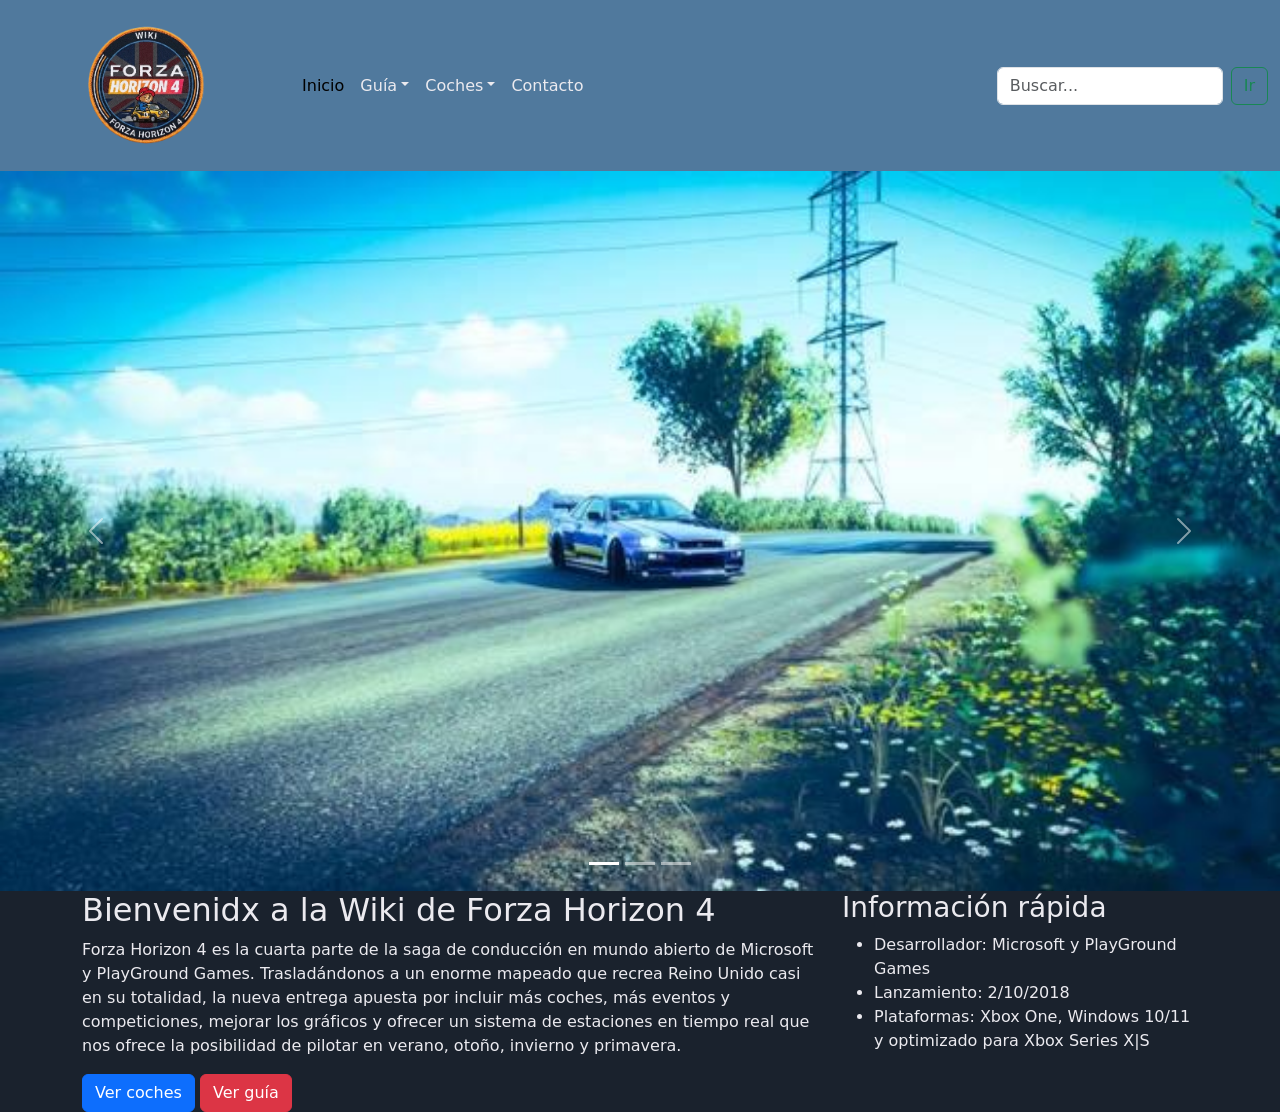
==== index.html @ 6f9d54a9 "Todos los html hechos, comenzado css hasta el nav" ====
<!DOCTYPE html>
<html lang="es">

<head>
  <meta charset="UTF-8">
  <meta name="viewport" content="width=device-width, initial-scale=1, shrink-to-fit=no">
  <link href="https://cdn.jsdelivr.net/npm/bootstrap@5.3.8/dist/css/bootstrap.min.css" rel="stylesheet"
    integrity="sha384-sRIl4kxILFvY47J16cr9ZwB07vP4J8+LH7qKQnuqkuIAvNWLzeN8tE5YBujZqJLB" crossorigin="anonymous">
  <link rel="stylesheet" href="css/estilos.css">
  <title>Forza Horizon 4 Wiki</title>
</head>

<body>
  <!-- BARRA DE NAVEGACION-->
  <nav class="navbar navbar-expand-lg">
    <div class="container-fluid">
      <a class="navbar-brand" href="#"><img src="recursos/logo.png" alt="Logo de la wiki"></a>
      <button class="navbar-toggler" type="button" data-bs-toggle="collapse" data-bs-target="#navbarNav"
        aria-controls="navbarNav" aria-expanded="false" aria-label="Toggle navigation">
        <span class="navbar-toggler-icon"></span>
      </button>
      <div class="collapse navbar-collapse" id="navbarNav">
        <ul class="navbar-nav me-auto">
          <li class="nav-item">
            <a class="nav-link active" aria-current="page" href="index.html">Inicio</a>
          </li>
          <li class="nav-item dropdown">
            <a class="nav-link dropdown-toggle" href="guia.html" role="button" data-bs-toggle="dropdown"
              aria-expanded="false">Guía</a>
            <ul class="dropdown-menu">
              <li><a class="dropdown-item" href="guia.html">Ver todo</a></li>
              <li>
                <hr class="dropdown-divider">
              </li>
              <li><a class="dropdown-item" href="mapa.html">Mapa</a></li>
              <li><a class="dropdown-item" href="estaciones.html">Estaciones</a></li>
              <li><a class="dropdown-item" href="misiones.html">Misiones</a></li>
              <li><a class="dropdown-item" href="logros.html">Logros</a></li>
            </ul>
          </li>
          <li class="nav-item dropdown">
            <a class="nav-link dropdown-toggle" href="coches.html" role="button" data-bs-toggle="dropdown"
              aria-expanded="false">Coches</a>
            <ul class="dropdown-menu">
              <li><a class="dropdown-item" href="coches.html">Ver todo</a></li>
              <li>
                <hr class="dropdown-divider">
              </li>
              <li><a class="dropdown-item" href="marcasCoches.html">Marcas</a></li>
              <li><a class="dropdown-item" href="tiposCoches.html">Tipos</a></li>
            </ul>
          </li>
          <li class="nav-item">
            <a class="nav-link" href="contacto.html">Contacto</a>
          </li>
        </ul>

        <form class="d-flex" role="search">
          <input class="form-control me-2" type="search" placeholder="Buscar..." aria-label="Buscar" />
          <button class="btn btn-outline-success" type="submit">Ir</button>
        </form>
      </div>
    </div>
  </nav>

  <!-- CAROUSEL CON INDICADORES -->
  <div id="carouselConIndicators" class="carousel slide">
    <div class="carousel-indicators">
      <button type="button" data-bs-target="#carouselConIndicators" data-bs-slide-to="0" class="active"
        aria-current="true" aria-label="Slide 1"></button>
      <button type="button" data-bs-target="#carouselConIndicators" data-bs-slide-to="1" aria-label="Slide 2"></button>
      <button type="button" data-bs-target="#carouselConIndicators" data-bs-slide-to="2" aria-label="Slide 3"></button>
    </div>
    <div class="carousel-inner">
      <div class="carousel-item active">
        <img src="recursos/primavera.jpeg" class="d-block w-100" alt="Coche aparacado en primavera">
      </div>
      <div class="carousel-item">
        <img src="recursos/otonio.jpg" class="d-block w-100" alt="Dos coches corriendo por un bosque otoñal">
      </div>
      <div class="carousel-item">
        <img src="recursos/invierno.jpg" class="d-block w-100" alt="Coche frente a un puente de piedra en invierno">
      </div>
    </div>
    <button class="carousel-control-prev" type="button" data-bs-target="#carouselConIndicators" data-bs-slide="prev">
      <span class="carousel-control-prev-icon" aria-hidden="true"></span>
      <span class="visually-hidden">Atras</span>
    </button>
    <button class="carousel-control-next" type="button" data-bs-target="#carouselConIndicators" data-bs-slide="next">
      <span class="carousel-control-next-icon" aria-hidden="true"></span>
      <span class="visually-hidden">Siguiente</span>
    </button>
  </div>

  <div class="container">
    <div class="row">
      <div class="col-12 col-md-8">
        <h2>Bienvenidx a la Wiki de Forza Horizon 4</h2>
        <p>Forza Horizon 4 es la cuarta parte de la saga de conducción en mundo abierto de Microsoft y PlayGround Games.
          Trasladándonos a un enorme mapeado que recrea Reino Unido casi en su totalidad, la nueva entrega apuesta por
          incluir más coches, más eventos y competiciones, mejorar los gráficos y ofrecer un sistema de estaciones en
          tiempo real que nos ofrece la posibilidad de pilotar en verano, otoño, invierno y primavera.</p>
      </div>
      <div class="col-12 col-md-4">
        <h3>Información rápida</h3>
        <ul>
          <li>Desarrollador: Microsoft y PlayGround Games</li>
          <li>Lanzamiento: 2/10/2018</li>
          <li>Plataformas: Xbox One, Windows 10/11 y optimizado para Xbox Series X|S</li>
        </ul>
      </div>
    </div>
  </div>

  <div class="container">
    <div class="row">
      <div class="col">
        <a href="coches.html" class="btn btn-primary">Ver coches</a>
        <a href="guia.html" class="btn btn-danger">Ver guía</a>
      </div>
    </div>
  </div>

  <script src="https://cdn.jsdelivr.net/npm/bootstrap@5.3.8/dist/js/bootstrap.bundle.min.js"
    integrity="sha384-FKyoEForCGlyvwx9Hj09JcYn3nv7wiPVlz7YYwJrWVcXK/BmnVDxM+D2scQbITxI"
    crossorigin="anonymous"></script>
</body>

</html>
---- css/estilos.css ----
:root {
    --fondo-general: #1A222D;
    --fondo-secundario: #152139;
    --color-acento: #F69D2F;
    --elementos-apoyo: #50799D;
    --texto-general: #EBEAEF;
}

body{
    background-color: var(--fondo-general);
    color: var(--texto-general);
}

.navbar-brand img{
    height: 145px;
}

.navbar{
    background-color: var(--elementos-apoyo);
}

.nav-link{
    color: var(--texto-general);
}

.nav-link:hover, .nav-link:active{
    color: var(--fondo-general);
}
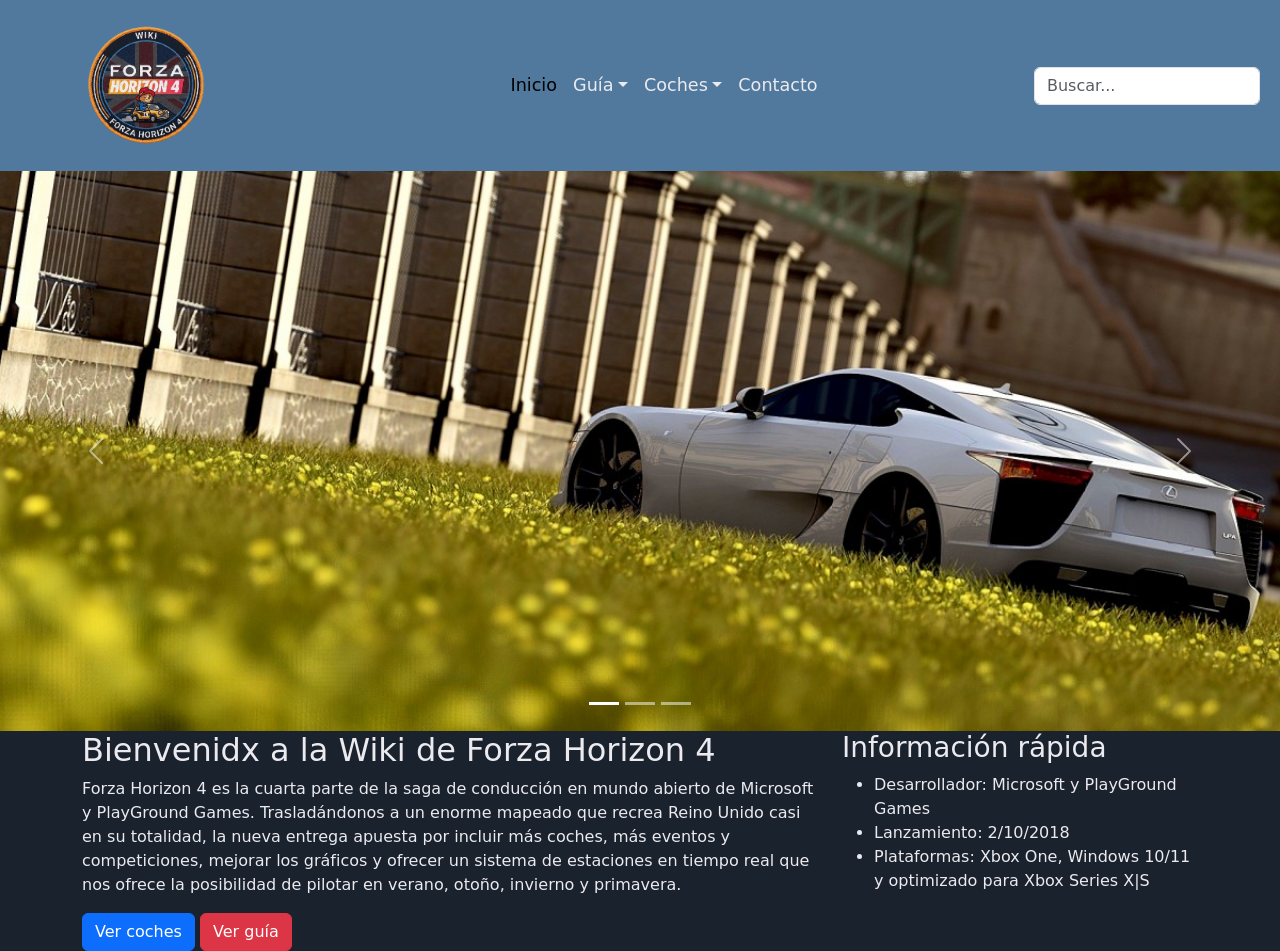
==== commit 357cd4ec: "css y html actualizados" ====
--- a/index.html
+++ b/index.html
@@ -14,13 +14,13 @@
   <!-- BARRA DE NAVEGACION-->
   <nav class="navbar navbar-expand-lg">
     <div class="container-fluid">
-      <a class="navbar-brand" href="#"><img src="recursos/logo.png" alt="Logo de la wiki"></a>
+      <a class="navbar-brand" href="index.html"><img src="recursos/logo.png" alt="Logo de la wiki"></a>
       <button class="navbar-toggler" type="button" data-bs-toggle="collapse" data-bs-target="#navbarNav"
         aria-controls="navbarNav" aria-expanded="false" aria-label="Toggle navigation">
         <span class="navbar-toggler-icon"></span>
       </button>
       <div class="collapse navbar-collapse" id="navbarNav">
-        <ul class="navbar-nav me-auto">
+        <ul class="navbar-nav mx-auto">
           <li class="nav-item">
             <a class="nav-link active" aria-current="page" href="index.html">Inicio</a>
           </li>
@@ -57,7 +57,6 @@
 
         <form class="d-flex" role="search">
           <input class="form-control me-2" type="search" placeholder="Buscar..." aria-label="Buscar" />
-          <button class="btn btn-outline-success" type="submit">Ir</button>
         </form>
       </div>
     </div>
--- a/css/estilos.css
+++ b/css/estilos.css
@@ -21,8 +21,40 @@
 
 .nav-link{
     color: var(--texto-general);
+    padding: 0 1.5rem;
+    font-size: 1.1rem;
 }
 
 .nav-link:hover, .nav-link:active{
     color: var(--fondo-general);
 }
+
+.navbar-toggler {
+    border-color: var(--texto-general);
+}
+
+.btn-outline-success {
+    color: var(--color-acento);
+    border-color: var(--color-acento);
+}
+
+.btn-outline-success:hover {
+    background-color: var(--color-acento);
+    color: var(--fondo-general);
+}
+
+.carousel-item img{
+    max-height: 560px;
+    object-fit: cover;
+}
+
+.row{
+    align-items: stretch;
+}
+
+.card {
+    background-color: var(--fondo-secundario);
+    color: var(--texto-general);
+    border: 2px solid var(--color-acento);
+    height: 100%;
+}
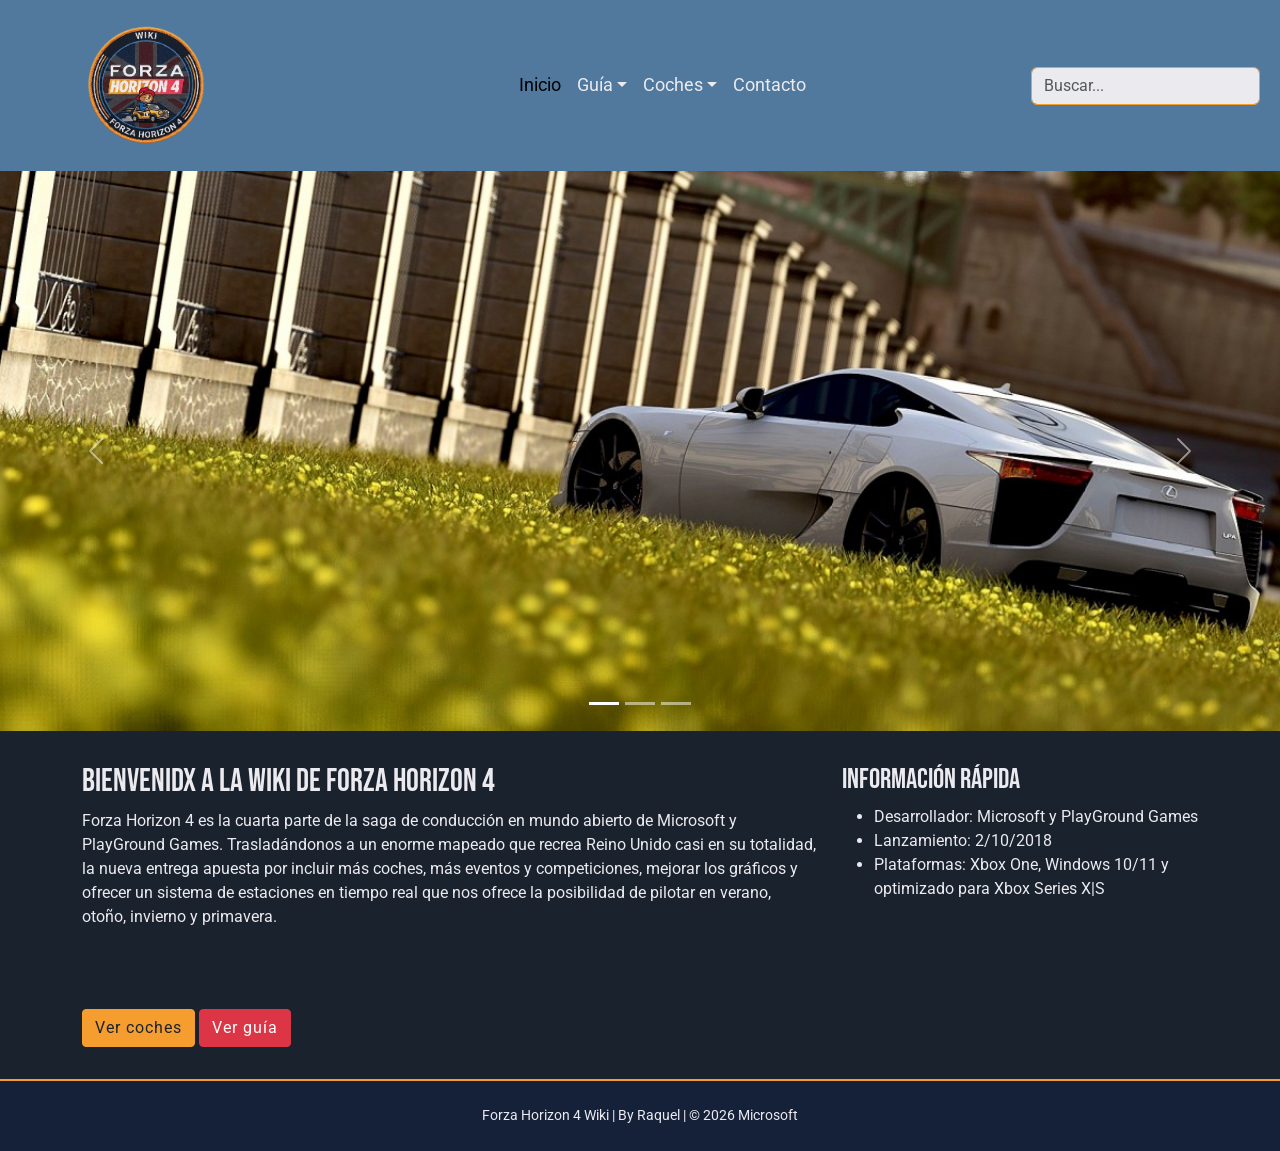
==== commit f390558c: "css hecho hasta estaciones y html actualizado" ====
--- a/index.html
+++ b/index.html
@@ -3,9 +3,12 @@
 
 <head>
   <meta charset="UTF-8">
-  <meta name="viewport" content="width=device-width, initial-scale=1, shrink-to-fit=no">
+  <meta name="viewport" content="width=device-width, initial-scale=1.0">
   <link href="https://cdn.jsdelivr.net/npm/bootstrap@5.3.8/dist/css/bootstrap.min.css" rel="stylesheet"
     integrity="sha384-sRIl4kxILFvY47J16cr9ZwB07vP4J8+LH7qKQnuqkuIAvNWLzeN8tE5YBujZqJLB" crossorigin="anonymous">
+  <link
+    href="https://fonts.googleapis.com/css2?family=Bebas+Neue&family=Roboto:ital,wght@0,100..900;1,100..900&display=swap"
+    rel="stylesheet">
   <link rel="stylesheet" href="css/estilos.css">
   <title>Forza Horizon 4 Wiki</title>
 </head>
@@ -62,63 +65,72 @@
     </div>
   </nav>
 
-  <!-- CAROUSEL CON INDICADORES -->
-  <div id="carouselConIndicators" class="carousel slide">
-    <div class="carousel-indicators">
-      <button type="button" data-bs-target="#carouselConIndicators" data-bs-slide-to="0" class="active"
-        aria-current="true" aria-label="Slide 1"></button>
-      <button type="button" data-bs-target="#carouselConIndicators" data-bs-slide-to="1" aria-label="Slide 2"></button>
-      <button type="button" data-bs-target="#carouselConIndicators" data-bs-slide-to="2" aria-label="Slide 3"></button>
+  <main>
+    <!-- CAROUSEL CON INDICADORES -->
+    <div id="carouselConIndicators" class="carousel slide">
+      <div class="carousel-indicators">
+        <button type="button" data-bs-target="#carouselConIndicators" data-bs-slide-to="0" class="active"
+          aria-current="true" aria-label="Slide 1"></button>
+        <button type="button" data-bs-target="#carouselConIndicators" data-bs-slide-to="1"
+          aria-label="Slide 2"></button>
+        <button type="button" data-bs-target="#carouselConIndicators" data-bs-slide-to="2"
+          aria-label="Slide 3"></button>
+      </div>
+      <div class="carousel-inner">
+        <div class="carousel-item active">
+          <img src="recursos/primavera.jpeg" class="d-block w-100" alt="Coche aparacado en primavera">
+        </div>
+        <div class="carousel-item">
+          <img src="recursos/otonio.jpg" class="d-block w-100" alt="Dos coches corriendo por un bosque otoñal">
+        </div>
+        <div class="carousel-item">
+          <img src="recursos/invierno.jpg" class="d-block w-100" alt="Coche frente a un puente de piedra en invierno">
+        </div>
+      </div>
+      <button class="carousel-control-prev" type="button" data-bs-target="#carouselConIndicators" data-bs-slide="prev">
+        <span class="carousel-control-prev-icon" aria-hidden="true"></span>
+        <span class="visually-hidden">Atras</span>
+      </button>
+      <button class="carousel-control-next" type="button" data-bs-target="#carouselConIndicators" data-bs-slide="next">
+        <span class="carousel-control-next-icon" aria-hidden="true"></span>
+        <span class="visually-hidden">Siguiente</span>
+      </button>
     </div>
-    <div class="carousel-inner">
-      <div class="carousel-item active">
-        <img src="recursos/primavera.jpeg" class="d-block w-100" alt="Coche aparacado en primavera">
-      </div>
-      <div class="carousel-item">
-        <img src="recursos/otonio.jpg" class="d-block w-100" alt="Dos coches corriendo por un bosque otoñal">
-      </div>
-      <div class="carousel-item">
-        <img src="recursos/invierno.jpg" class="d-block w-100" alt="Coche frente a un puente de piedra en invierno">
+
+    <div class="container">
+      <div class="row">
+        <div class="col-12 col-md-8">
+          <h2>Bienvenidx a la Wiki de Forza Horizon 4</h2>
+          <p>Forza Horizon 4 es la cuarta parte de la saga de conducción en mundo abierto de Microsoft y PlayGround
+            Games.
+            Trasladándonos a un enorme mapeado que recrea Reino Unido casi en su totalidad, la nueva entrega apuesta por
+            incluir más coches, más eventos y competiciones, mejorar los gráficos y ofrecer un sistema de estaciones en
+            tiempo real que nos ofrece la posibilidad de pilotar en verano, otoño, invierno y primavera.</p>
+        </div>
+        <div class="col-12 col-md-4">
+          <h3>Información rápida</h3>
+          <ul>
+            <li>Desarrollador: Microsoft y PlayGround Games</li>
+            <li>Lanzamiento: 2/10/2018</li>
+            <li>Plataformas: Xbox One, Windows 10/11 y optimizado para Xbox Series X|S</li>
+          </ul>
+        </div>
       </div>
     </div>
-    <button class="carousel-control-prev" type="button" data-bs-target="#carouselConIndicators" data-bs-slide="prev">
-      <span class="carousel-control-prev-icon" aria-hidden="true"></span>
-      <span class="visually-hidden">Atras</span>
-    </button>
-    <button class="carousel-control-next" type="button" data-bs-target="#carouselConIndicators" data-bs-slide="next">
-      <span class="carousel-control-next-icon" aria-hidden="true"></span>
-      <span class="visually-hidden">Siguiente</span>
-    </button>
-  </div>
 
-  <div class="container">
-    <div class="row">
-      <div class="col-12 col-md-8">
-        <h2>Bienvenidx a la Wiki de Forza Horizon 4</h2>
-        <p>Forza Horizon 4 es la cuarta parte de la saga de conducción en mundo abierto de Microsoft y PlayGround Games.
-          Trasladándonos a un enorme mapeado que recrea Reino Unido casi en su totalidad, la nueva entrega apuesta por
-          incluir más coches, más eventos y competiciones, mejorar los gráficos y ofrecer un sistema de estaciones en
-          tiempo real que nos ofrece la posibilidad de pilotar en verano, otoño, invierno y primavera.</p>
-      </div>
-      <div class="col-12 col-md-4">
-        <h3>Información rápida</h3>
-        <ul>
-          <li>Desarrollador: Microsoft y PlayGround Games</li>
-          <li>Lanzamiento: 2/10/2018</li>
-          <li>Plataformas: Xbox One, Windows 10/11 y optimizado para Xbox Series X|S</li>
-        </ul>
+    <div class="container">
+      <div class="row">
+        <div class="col">
+          <a href="coches.html" class="btn btn-primary">Ver coches</a>
+          <a href="guia.html" class="btn btn-danger">Ver guía</a>
+        </div>
       </div>
     </div>
-  </div>
+  </main>
 
-  <div class="container">
-    <div class="row">
-      <div class="col">
-        <a href="coches.html" class="btn btn-primary">Ver coches</a>
-        <a href="guia.html" class="btn btn-danger">Ver guía</a>
-      </div>
-    </div>
-  </div>
+  <footer>
+    Forza Horizon 4 Wiki | By Raquel | &copy; 2026 Microsoft
+  </footer>
 
   <script src="https://cdn.jsdelivr.net/npm/bootstrap@5.3.8/dist/js/bootstrap.bundle.min.js"
     integrity="sha384-FKyoEForCGlyvwx9Hj09JcYn3nv7wiPVlz7YYwJrWVcXK/BmnVDxM+D2scQbITxI"
--- a/css/estilos.css
+++ b/css/estilos.css
@@ -6,9 +6,36 @@
     --texto-general: #EBEAEF;
 }
 
+.bebas-neue-regular {
+  font-family: "Bebas Neue", sans-serif;
+  font-weight: 400;
+  font-style: normal;
+}
+
+.roboto-font {
+  font-family: "Roboto", sans-serif;
+  font-optical-sizing: auto;
+  font-weight: 100;
+  font-style: normal;
+  font-variation-settings:
+    "wdth" 100;
+}
+
+main {
+    flex: 1 0 auto;
+}
+
 body{
     background-color: var(--fondo-general);
+    font-family: "Roboto", sans-serif;
     color: var(--texto-general);
+    min-height: 100vh;
+    display: flex;
+    flex-direction: column;
+}
+
+h1, h2, h3 {
+    font-family: "Bebas Neue", sans-serif;
 }
 
 .navbar-brand img{
@@ -33,13 +60,28 @@
     border-color: var(--texto-general);
 }
 
-.btn-outline-success {
-    color: var(--color-acento);
+.container {
+    padding-top: 2rem;
+    padding-bottom: 2rem;
+}
+
+.dropdown-menu {
+    background-color: var(--fondo-secundario);
     border-color: var(--color-acento);
 }
 
-.btn-outline-success:hover {
+.dropdown-item {
+    color: var(--texto-general);
+}
+
+.dropdown-item:hover {
     background-color: var(--color-acento);
+    color: var(--fondo-general);
+}
+
+.form-control {
+    background-color: var(--texto-general);
+    border-color: var(--color-acento);
     color: var(--fondo-general);
 }
 
@@ -56,5 +98,63 @@
     background-color: var(--fondo-secundario);
     color: var(--texto-general);
     border: 2px solid var(--color-acento);
+    border-radius: 8px;
     height: 100%;
+}
+
+.btn {
+    letter-spacing: 1px;
+    border-radius: 4px;
+}
+
+.btn-primary {
+    background-color: var(--color-acento);
+    border-color: var(--color-acento);
+    color: var(--fondo-general);
+}
+
+.btn-primary:hover {
+    background-color: var(--fondo-general);
+    border-color: var(--color-acento);
+    color: var(--color-acento);
+}
+
+.table {
+    --bs-table-bg: var(--fondo-general);
+    --bs-table-color: var(--texto-general);
+    --bs-table-border-color: var(--elementos-apoyo);
+    --bs-table-hover-bg: var(--fondo-secundario);
+    --bs-table-hover-color: var(--texto-general);
+    margin-top: 2.8rem;
+}
+
+.table thead {
+    background-color: var(--color-acento);
+    color: var(--fondo-general);
+}
+
+.accordion-item {
+    background-color: var(--fondo-secundario);
+    border-color: var(--elementos-apoyo);
+    color: var(--texto-general);
+}
+
+.accordion-button {
+    background-color: var(--fondo-secundario);
+    color: var(--texto-general);
+    font-size: 1.5rem;
+}
+
+.accordion-button:not(.collapsed) {
+    background-color: var(--color-acento);
+    color: var(--fondo-general);
+}
+
+footer {
+    background-color: var(--fondo-secundario);
+    border-top: 2px solid var(--color-acento);
+    padding: 1.5rem 0;
+    text-align: center;
+    color: var(--texto-general);
+    font-size: 0.9rem;
 }
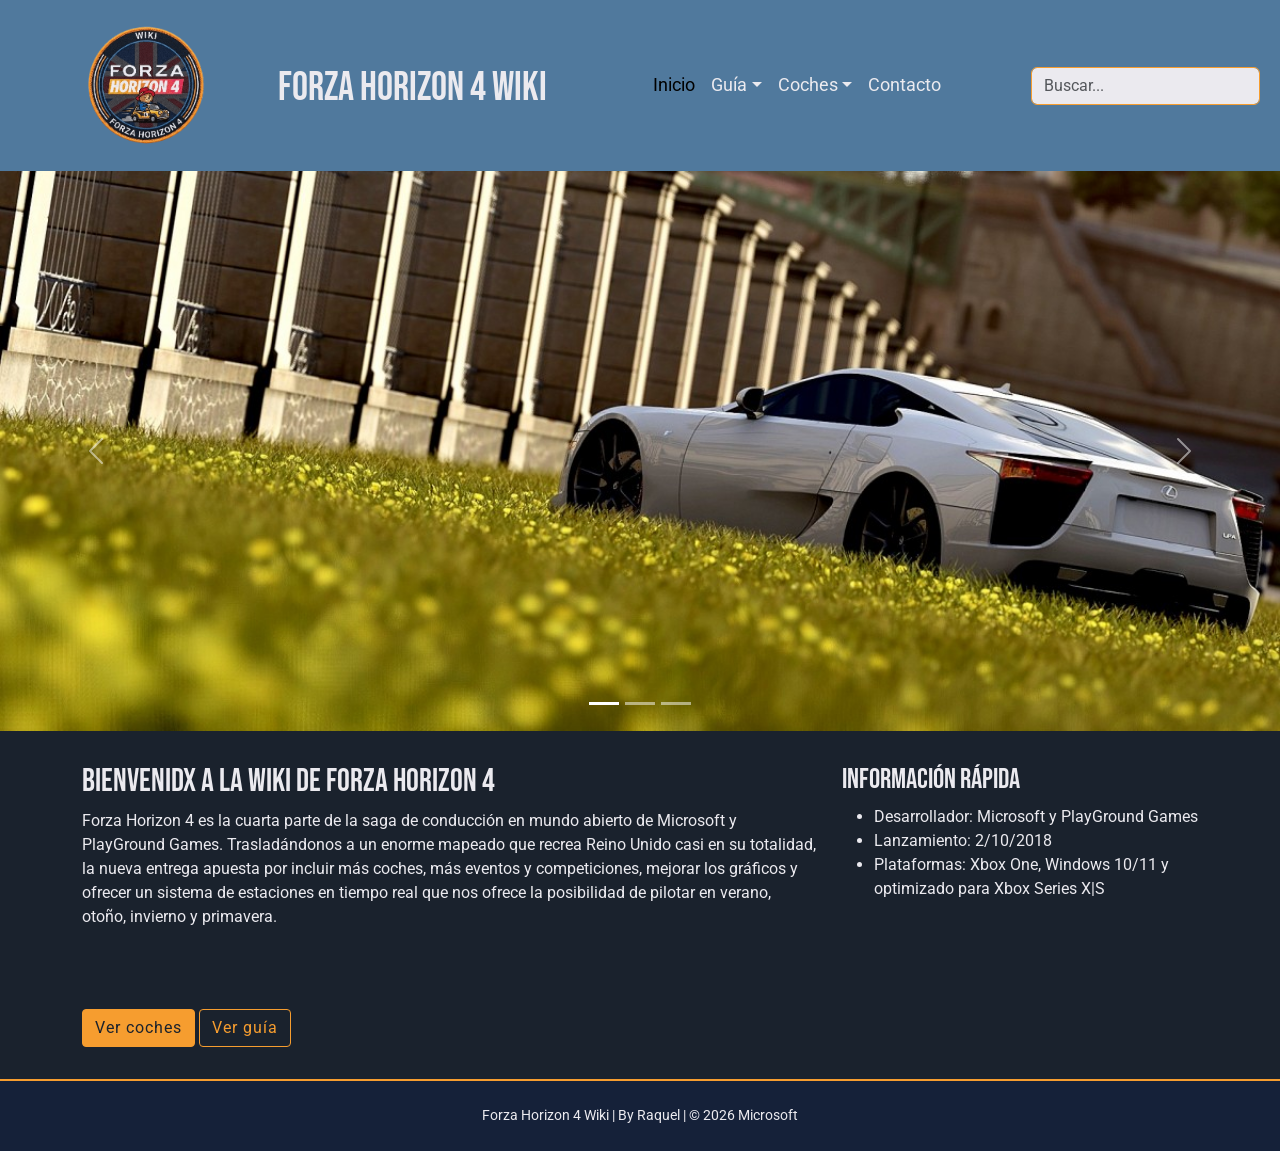
==== commit ec1f8b8c: "Pagina completada" ====
--- a/index.html
+++ b/index.html
@@ -17,7 +17,7 @@
   <!-- BARRA DE NAVEGACION-->
   <nav class="navbar navbar-expand-lg">
     <div class="container-fluid">
-      <a class="navbar-brand" href="index.html"><img src="recursos/logo.png" alt="Logo de la wiki"></a>
+      <a class="navbar-brand" href="index.html"><img src="recursos/logo.png" alt="Logo de la wiki">Forza Horizon 4 Wiki</a>
       <button class="navbar-toggler" type="button" data-bs-toggle="collapse" data-bs-target="#navbarNav"
         aria-controls="navbarNav" aria-expanded="false" aria-label="Toggle navigation">
         <span class="navbar-toggler-icon"></span>
--- a/css/estilos.css
+++ b/css/estilos.css
@@ -7,25 +7,25 @@
 }
 
 .bebas-neue-regular {
-  font-family: "Bebas Neue", sans-serif;
-  font-weight: 400;
-  font-style: normal;
+    font-family: "Bebas Neue", sans-serif;
+    font-weight: 400;
+    font-style: normal;
 }
 
 .roboto-font {
-  font-family: "Roboto", sans-serif;
-  font-optical-sizing: auto;
-  font-weight: 100;
-  font-style: normal;
-  font-variation-settings:
-    "wdth" 100;
+    font-family: "Roboto", sans-serif;
+    font-optical-sizing: auto;
+    font-weight: 100;
+    font-style: normal;
+    font-variation-settings:
+        "wdth" 100;
 }
 
 main {
     flex: 1 0 auto;
 }
 
-body{
+body {
     background-color: var(--fondo-general);
     font-family: "Roboto", sans-serif;
     color: var(--texto-general);
@@ -34,25 +34,34 @@
     flex-direction: column;
 }
 
-h1, h2, h3 {
+h1,
+h2,
+h3 {
     font-family: "Bebas Neue", sans-serif;
 }
 
-.navbar-brand img{
+.navbar-brand{
+    color: var(--texto-general);
+    font-family: "Bebas Neue", sans-serif;
+    font-size: 2.5rem;
+}
+
+.navbar-brand img {
     height: 145px;
 }
 
-.navbar{
+.navbar {
     background-color: var(--elementos-apoyo);
 }
 
-.nav-link{
+.nav-link {
     color: var(--texto-general);
     padding: 0 1.5rem;
     font-size: 1.1rem;
 }
 
-.nav-link:hover, .nav-link:active{
+.nav-link:hover,
+.nav-link:active {
     color: var(--fondo-general);
 }
 
@@ -85,12 +94,12 @@
     color: var(--fondo-general);
 }
 
-.carousel-item img{
+.carousel-item img {
     max-height: 560px;
     object-fit: cover;
 }
 
-.row{
+.row {
     align-items: stretch;
 }
 
@@ -119,6 +128,18 @@
     color: var(--color-acento);
 }
 
+.btn-danger {
+    background-color: var(--fondo-general);
+    border-color: var(--color-acento);
+    color: var(--color-acento);
+}
+
+.btn-danger:hover {
+    background-color: var(--color-acento);
+    border-color: var(--color-acento);
+    color: var(--fondo-general);
+}
+
 .table {
     --bs-table-bg: var(--fondo-general);
     --bs-table-color: var(--texto-general);
@@ -145,9 +166,23 @@
     font-size: 1.5rem;
 }
 
+.card-body {
+    background-color: var(--fondo-secundario);
+    color: var(--texto-general);
+    border-radius: 4px;
+}
+
+.card-body a {
+    color: var(--fondo-general);
+}
+
 .accordion-button:not(.collapsed) {
     background-color: var(--color-acento);
     color: var(--fondo-general);
+}
+
+.img-fluid{
+    border-radius: 5px;
 }
 
 footer {
